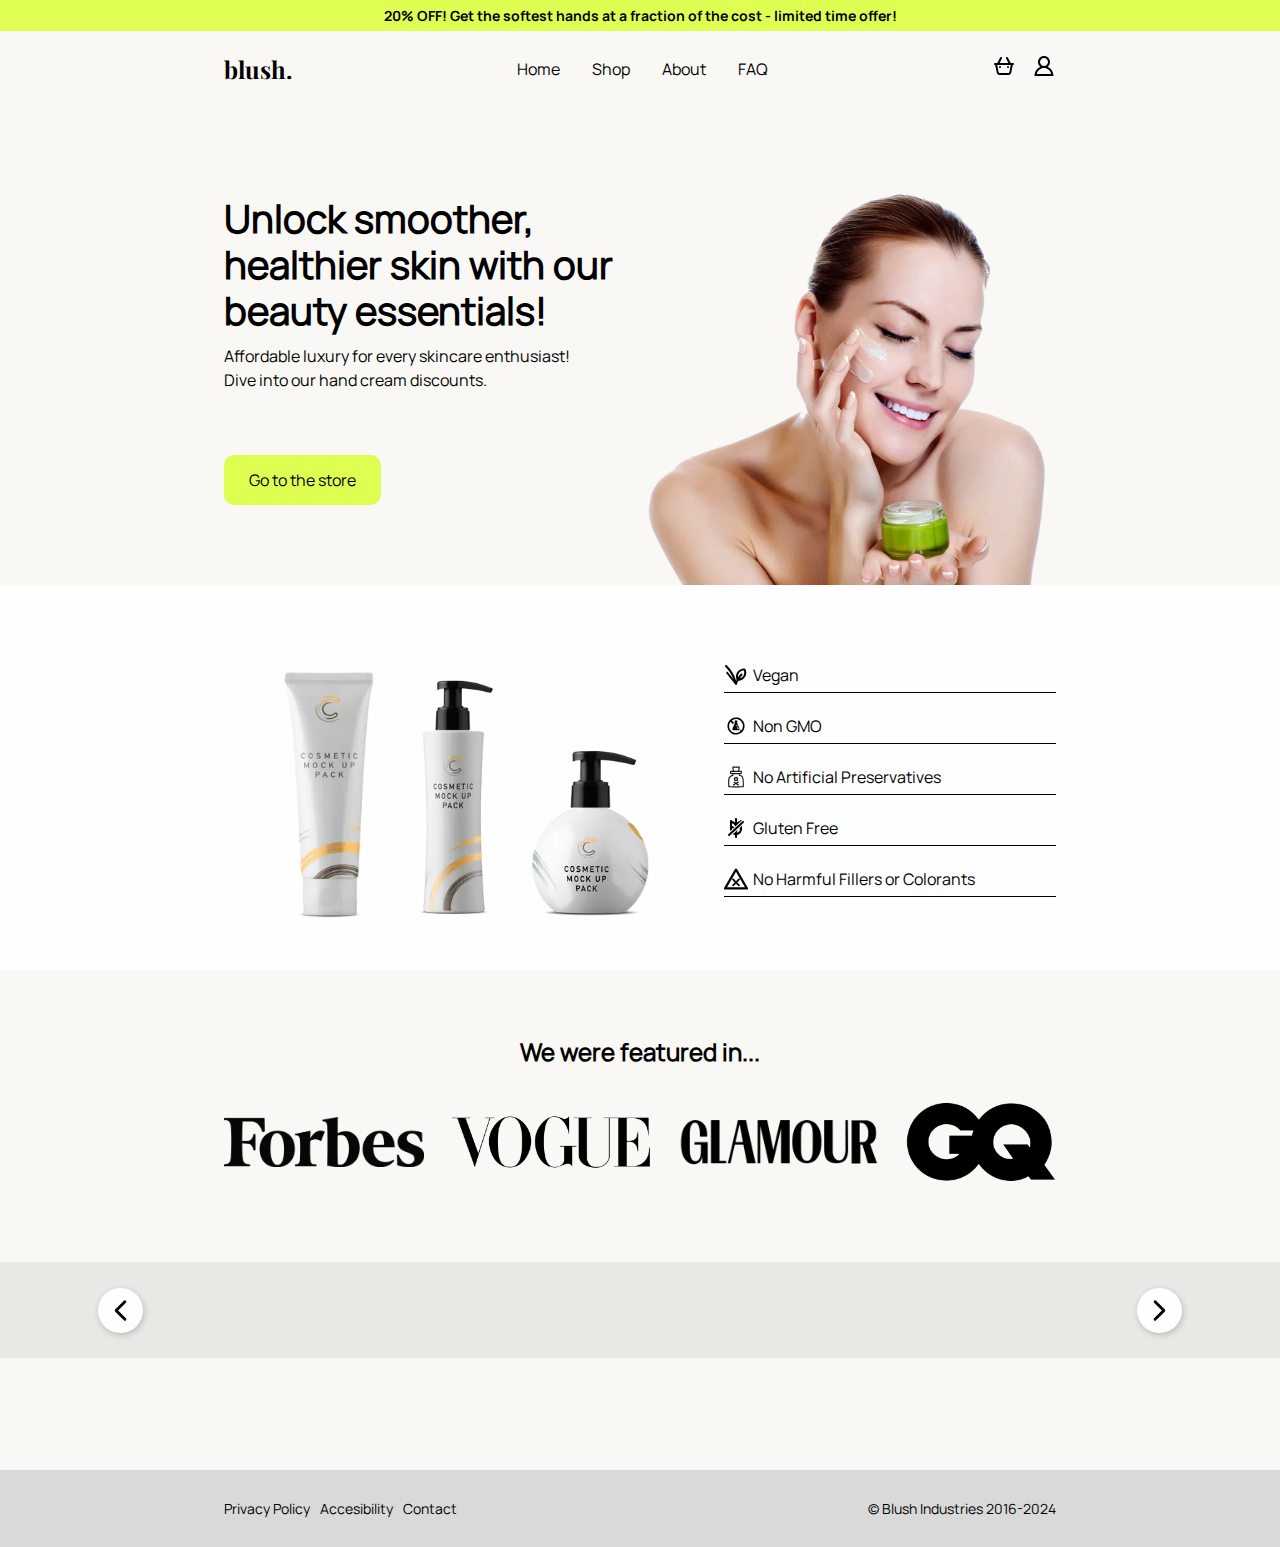
==== index.html @ ef348c1c "first commit" ====
<!DOCTYPE html>
<html lang="en">
  <head>
    <meta charset="UTF-8" />
    <meta name="viewport" content="width=device-width, initial-scale=1.0" />
    <meta
      name="description"
      content="Discover your beauty essentials at our online store! Explore a curated selection of skincare, makeup, and haircare products. "
    />
    <link rel="icon" type="image/x-icon" href="assets/svg/favicon.svg" />
    <link rel="stylesheet" type="text/css" href="styles/index.css" />
    <script src="/scripts/index.js" type="module"></script>
    <script src="/scripts/mobileMenu.js" type="module"></script>
    <title>Blush | Skincare products</title>
  </head>

  <body>
    <div class="discount">20% OFF! Get the softest hands at a fraction of the cost - limited time offer!</div>
    <!-- ------------- Navigation ------------- -->
    <nav id="menu">
      <span class="logo">blush.</span>

      <!-- ------ Mobile Menu ------- -->
      <button role="button" class="menu__mobile--icon" id="hamburger">
        <svg color="currentColor" viewBox="0 0 100 50" width="40" height="40">
          <rect width="70" height="10"></rect>
          <rect y="20" width="70" height="10"></rect>
          <rect y="40" width="70" height="10"></rect>
        </svg>
      </button>
      <ul class="menu__mobile">
        <li>
          <a href="index.html">Home</a>
        </li>
        <li>
          <a href="shop.html">Shop</a>
        </li>
        <li>
          <a href="#">About</a>
        </li>
        <li>
          <a href="#">FAQ</a>
        </li>
        <li>
          <a href="#">Cart</a>
        </li>
        <li>
          <a href="#">Account</a>
        </li>
      </ul>

      <!-- ------ Desktop Menu ------- -->
      <ul class="menu__desktop">
        <li>
          <a href="index.html">Home</a>
        </li>
        <li>
          <a href="shop.html">Shop</a>
        </li>
        <li>
          <a href="#">About</a>
        </li>
        <li>
          <a href="#">FAQ</a>
        </li>
      </ul>
      <ul class="account">
        <li>
          <a href="/">
            <img src="assets/svg/basket-shopping.svg" alt="shopping cart icon" height="24" />
          </a>
        </li>
        <li>
          <a href="">
            <img src="assets/svg/account-svg.svg" alt="user profile icon" height="24" />
          </a>
        </li>
      </ul>
    </nav>
    <!-- ------- Body/content area 1 (main hero section, slogan and CTA button) -------- -->
    <section class="hero">
      <div class="hero__content">
        <div class="hero__content--details">
          <h1>Unlock smoother, healthier skin with our beauty essentials!</h1>
          <p>
            Affordable luxury for every skincare enthusiast! <br />
            Dive into our hand cream discounts.
          </p>
        </div>
        <a href="shop.html" class="btn btn--link btn__accent" role="button"> Go to the store</a>
      </div>
      <img src="assets/images//editorial/beautyskin.webp" alt="natural moisturizing skincare girl image" />
    </section>

    <!-- ------- Body/content area 2 (characteristics of our brand) -------- -->
    <section class="characteristics">
      <h2 class="mobileonly">Our products are...</h2>
      <div class="characteristics__wrapper">
        <img src="assets//images/editorial/cosmeticpackage.webp" alt="an image of the best blush products" />
        <aside class="characteristics__list">
          <div class="characteristics__list--item">
            <img src="assets/svg/vegan.svg" alt="product is completely vegan attribute logo" width="24" />
            <p>Vegan</p>
          </div>
          <div class="characteristics__list--item">
            <img src="assets/svg/food-no-gmo.svg" alt="product is not genetically modified logo" width="24" />
            <p>Non GMO</p>
          </div>
          <div class="characteristics__list--item">
            <img src="assets/svg/poison.svg" alt="toxic artificial preservatives logo" width="24" />
            <p>No Artificial Preservatives</p>
          </div>
          <div class="characteristics__list--item">
            <img src="assets/svg/gluten-free.svg" alt="gluten free logo" width="24" />
            <p>Gluten Free</p>
          </div>
          <div class="characteristics__list--item">
            <img src="assets/svg/warning-harmful.svg" alt="toxicity logo no colorants" width="24" />
            <p>No Harmful Fillers or Colorants</p>
          </div>
        </aside>
      </div>
    </section>

    <!-- ------- Body/content area 3 (featured in) -------- -->
    <section class="featured">
      <h2>We were featured in...</h2>
      <div class="featured__container">
        <img
          src="/assets//images/brands/forbes.webp"
          alt="1 out of 4 logos of a magazine where blush was featured in"
        />
        <img src="/assets//images/brands/vogue.webp" alt="1 out of 4 logos of a magazine where blush was featured in" />
        <img
          src="/assets//images/brands/glamour.png"
          alt="1 out of 4 logos of a magazine where blush was featured in"
        />
        <img src="/assets//images/brands/gq.png" alt="1 out of 4 logos of a magazine where blush was featured in" />
      </div>
    </section>

    <!-- ------- Body/content area 4 (review cards) -------- -->
    <section class="cards">
      <aside class="cards__navigation">
        <button class="" id="cards__navigation--chevron-left">
          <img src="assets/svg/chevron-left.svg" alt="navigate left chevron icon" />
        </button>
        <button class="" id="cards__navigation--chevron-right">
          <img src="assets/svg/chevron-right.svg" alt="navigate right chevron icon" />
        </button>
      </aside>
      <div class="cards__wrapper">
        <!-- <article class="card">
          <p>I've tried many beauty products, but none compare to blush Vintago SPF-50. Highly recommended!</p>
          <div class="card__reviewer">
            <div>
              <p>Jamie Hammock</p>
              <span>blush. Vintago SPF-50</span>
            </div>
            <img src="assets/images/reviewers/person1.webp" alt="image of a girl with wavy hair" />
          </div>
        </article> -->
      </div>
    </section>

    <!-- ------- Footer -------- -->
    <footer>
      <div>
        <ul>
          <li>
            <a href="#">Privacy Policy</a>
          </li>
          <li>
            <a href="#">Accesibility</a>
          </li>
          <li>
            <a href="#">Contact</a>
          </li>
        </ul>
        <p>&#169; Blush Industries 2016-2024</p>
      </div>
    </footer>
  </body>
</html>
---- styles/index.css ----
@import url("/styles/base.css");

/* ------------------ Hero section ------------------- */
.btn {
  border: 0;
  outline: none;
  display: flex;
  justify-content: center;
  border-radius: 10px;
  font-size: 1rem;
  background: none;
  width: fit-content;
}

.btn--link {
  text-decoration: none;
  color: black;
}

.btn__accent {
  background-color: var(--lime);
  border: 1px solid transparent;
  padding: 12px 24px;
  animation: 1s ease-out 0s 1 revealSection;
}
.btn__accent:hover {
  background-color: var(--lime-light);
  transition: background-color 250ms, border 300ms;
  border: 1px solid rgba(0, 0, 0, 0.5);
}

.hero {
  display: flex;
  align-items: flex-end;
  justify-content: space-between;
  width: 65%;
  padding-top: 5em;
  margin: 0 auto;
}
.hero > img {
  width: 50%;
}

.hero__content {
  display: flex;
  flex-direction: column;
  gap: 7vh;
  margin-bottom: 5rem;
}

.hero__content--details > h1 {
  font-size: 3vw;
  line-height: 1.2em;
  margin-bottom: 0.25em;
}

.hero__content--details {
  animation: 1s ease-out 0s 1 slideInLeft;
}

/* --------- Media Queries for Hero --------  */
@media screen and (max-width: 1200px) {
  .hero {
    flex-direction: column;
    width: 90%;
    justify-content: center;
  }

  .hero > img {
    margin: 0 auto;
  }

  .hero__content {
    text-align: center;
    gap: 4rem;
  }

  .hero__content--details > h1 {
    font-size: 2.5rem;
  }

  .btn {
    margin: 0 auto;
  }
}

@media screen and (max-width: 768px) {
  .hero > img {
    display: none;
  }
}

/* ------------------ Characteristics section ------------------- */
.characteristics {
  display: flex;
  justify-content: center;
  align-items: center;
  padding: 4vh 0;
  background-color: var(--secondary);
}

.characteristics__wrapper {
  display: flex;
  align-items: center;
  justify-content: space-between;
  width: 65%;
}
.characteristics__wrapper > img {
  display: flex;
  max-width: 500px;
  width: 100%;
  flex-basis: 50%;
  height: auto;
}

.characteristics__list {
  display: flex;
  flex-direction: column;
  align-items: flex-start;
  gap: 1em;
  flex-basis: 50%;
}

.characteristics__list--item {
  display: flex;
  gap: 5px;
  width: 100%;
  border-bottom: 1px solid black;
}
.characteristics__list--item > p {
  font-size: 1rem;
  margin: 5px 0;
}

/* --------- Media Queries for Characteristics --------  */
@media screen and (max-width: 1200px) {
  .characteristics__wrapper {
    flex-basis: 90%;
  }
}

@media screen and (max-width: 768px) {
  .characteristics {
    flex-direction: column;
  }

  .characteristics__wrapper {
    flex-direction: column;
    width: 100%;
  }

  .characteristics__list {
    width: 80%;
    margin: 1em 0;
  }

  .characteristics__list--item {
    width: 100%;
  }

  .mobileonly {
    display: block;
  }
}

/* ------------------ Featured section ------------------- */
.featured {
  display: flex;
  flex-direction: column;
  align-items: center;
  justify-content: center;
  background-color: var(--main);
  margin: 0 auto;
  width: 65%;
  padding: 4em 0 1em 0;
}

.featured img {
  width: 200px;
  margin: 1em 0;
}

.featured img:last-child {
  width: 150px;
}

.featured__container {
  display: flex;
  justify-content: space-between;
  align-items: center;
  flex-wrap: wrap;
  gap: 10px;
  width: 100%;
}

/* --------- Media Queries for Featured --------  */
@media screen and (max-width: 1200px) {
  .featured__container {
    justify-content: space-evenly;
    gap: 20px;
  }
  .featured {
    width: 90%;
  }
  .featured img {
    width: 180px;
  }
  .featured img:last-child {
    width: 130px;
  }
}

@media screen and (max-width: 768px) {
  .featured img {
    width: 150px;
  }
  .featured img:last-child {
    width: 100px;
  }
  .featured > h2 {
    margin-bottom: 1em;
  }
}

/* ------------------ Card/reviews section ------------------- */
.cards {
  display: flex;
  position: relative;
  justify-content: center;
  align-items: center;
  background-color: var(--tertiary);
  margin: 2em 0 7em 0;
}

.cards__wrapper {
  display: flex;
  max-width: 1050px;
  margin: 3em 0;
  border-radius: 10px;
  overflow: hidden;
  scroll-behavior: smooth;
}

.card {
  display: flex;
  flex-direction: column;
  justify-content: space-between;
  min-width: 350px;
  background: white;
  padding: 2em 2em 1.5em 2em;
  border-radius: 10px;
  margin-right: 10px;
}

.card:last-child {
  margin-right: 0;
}

.card__reviewer {
  display: flex;
  align-items: center;
  justify-content: flex-end;
  gap: 10px;
  text-align: right;
  margin: 10px 0 0 0;
}

.card__reviewer > div > p {
  font-family: ManropeBold, sans-serif;
  font-size: 14px;
}

.card__reviewer > div > span {
  font-size: 14px;
}

.card__reviewer > img {
  width: 50px;
  border-radius: 5px;
}

.card:nth-child(2n) {
  border-bottom: 7px solid lightskyblue;
}

.card:nth-child(2n-1) {
  border-bottom: 7px solid lightpink;
}

.cards__navigation {
  max-width: 1100px;
  width: 100%;
  position: absolute;
  justify-content: space-between;
  display: flex;
  z-index: 15;
}
.cards__navigation > button {
  background: none;
  outline: none;
  border: none;
}

.cards__navigation > button:active {
  transform: scale(0.9);
}
.cards__navigation > button:disabled {
  opacity: 40%;
}

.cards__navigation img {
  width: 45px;
  background: var(--secondary);
  padding: 5px;
  border-radius: 50%;
  display: flex;
  align-items: center;
  justify-content: center;
  filter: drop-shadow(1px 2px 3px rgba(0, 0, 0, 0.2));
}

/* --------- Media Queries for cards/reviews --------  */
@media screen and (max-width: 1250px) {
  .cards__wrapper {
    width: 700px;
    border-radius: 7px;
  }
  .cards__navigation {
    max-width: 750px;
  }
}

@media screen and (max-width: 768px) {
  .cards__wrapper {
    width: 350px;
  }
  .cards__navigation {
    max-width: 400px;
  }
}
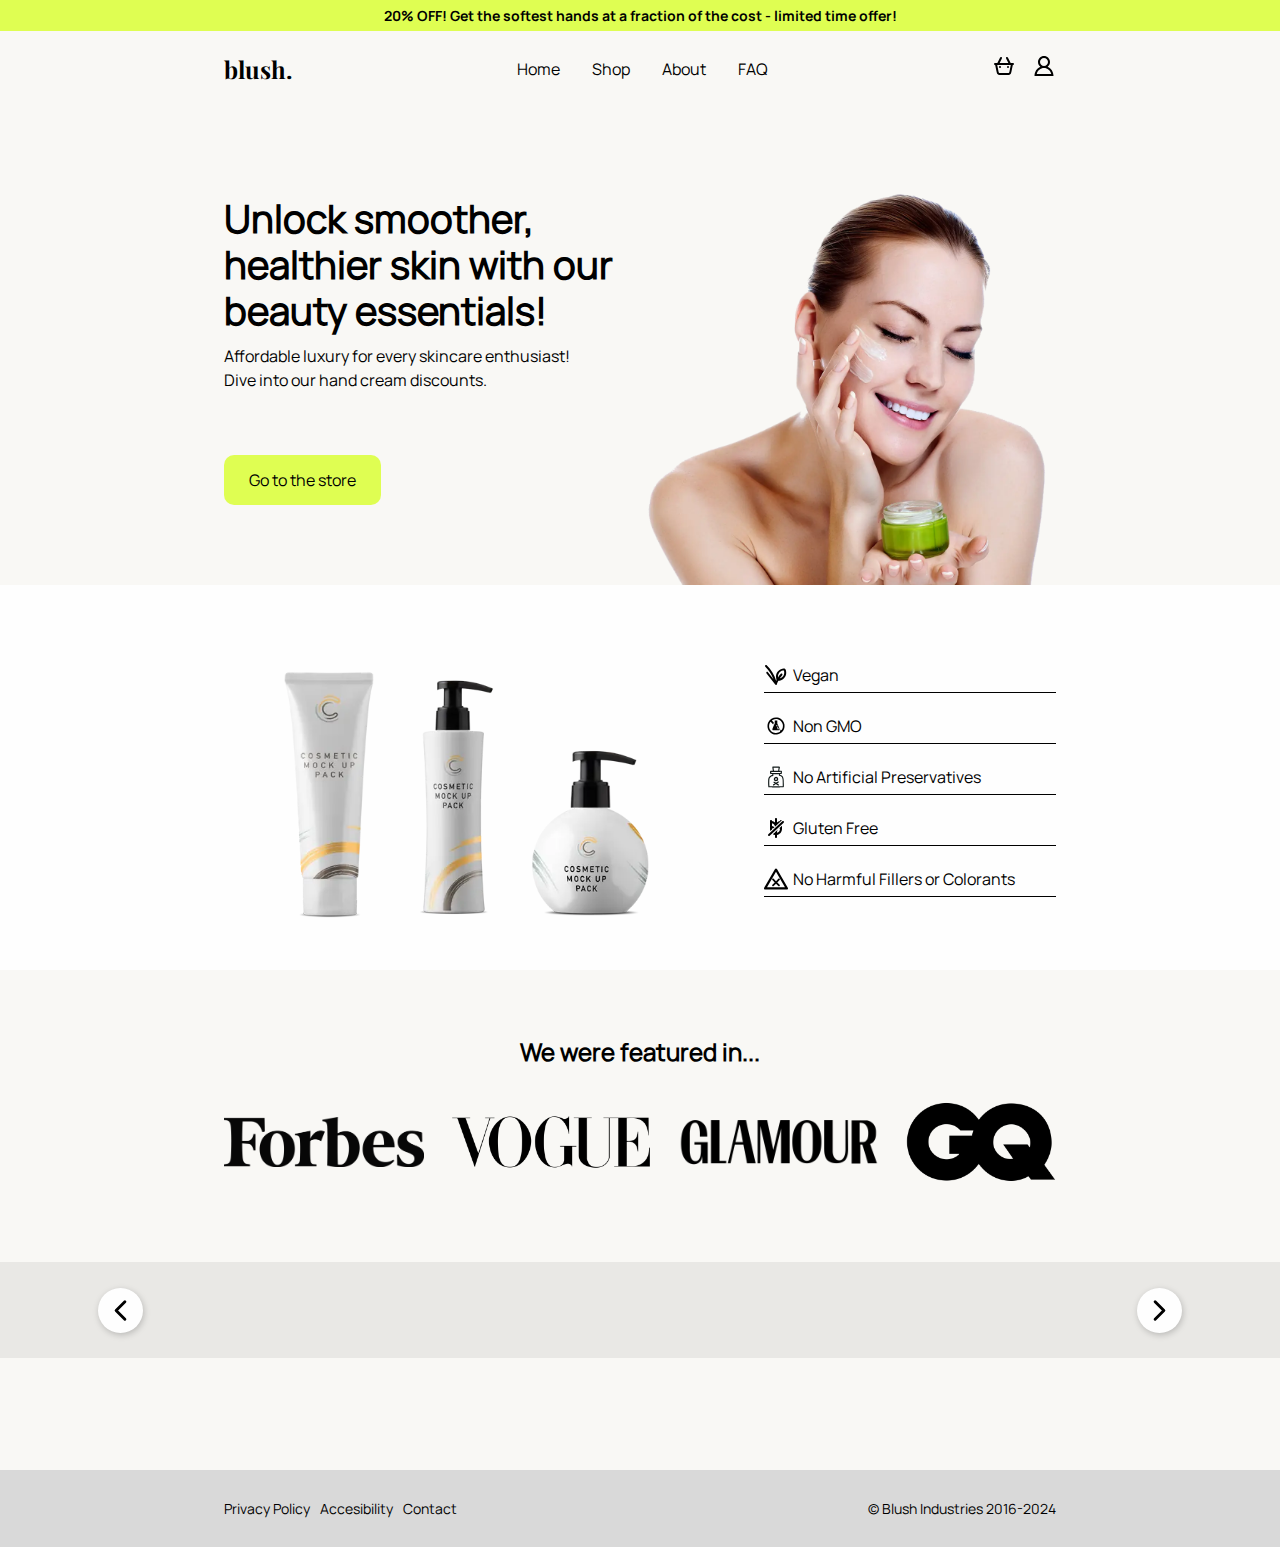
==== commit 40a5273b: "changes" ====
--- a/index.html
+++ b/index.html
@@ -9,8 +9,8 @@
     />
     <link rel="icon" type="image/x-icon" href="assets/svg/favicon.svg" />
     <link rel="stylesheet" type="text/css" href="styles/index.css" />
-    <script src="/scripts/index.js" type="module"></script>
-    <script src="/scripts/mobileMenu.js" type="module"></script>
+    <script src="scripts/index.js" type="module"></script>
+    <script src="scripts/mobileMenu.js" type="module"></script>
     <title>Blush | Skincare products</title>
   </head>
 
@@ -97,28 +97,28 @@
       <h2 class="mobileonly">Our products are...</h2>
       <div class="characteristics__wrapper">
         <img src="assets//images/editorial/cosmeticpackage.webp" alt="an image of the best blush products" />
-        <aside class="characteristics__list">
-          <div class="characteristics__list--item">
+        <ul class="characteristics__list">
+          <li class="characteristics__list--item">
             <img src="assets/svg/vegan.svg" alt="product is completely vegan attribute logo" width="24" />
             <p>Vegan</p>
-          </div>
-          <div class="characteristics__list--item">
+          </li>
+          <li class="characteristics__list--item">
             <img src="assets/svg/food-no-gmo.svg" alt="product is not genetically modified logo" width="24" />
             <p>Non GMO</p>
-          </div>
-          <div class="characteristics__list--item">
+          </li>
+          <li class="characteristics__list--item">
             <img src="assets/svg/poison.svg" alt="toxic artificial preservatives logo" width="24" />
             <p>No Artificial Preservatives</p>
-          </div>
-          <div class="characteristics__list--item">
+          </li>
+          <li class="characteristics__list--item">
             <img src="assets/svg/gluten-free.svg" alt="gluten free logo" width="24" />
             <p>Gluten Free</p>
-          </div>
-          <div class="characteristics__list--item">
+          </li>
+          <li class="characteristics__list--item">
             <img src="assets/svg/warning-harmful.svg" alt="toxicity logo no colorants" width="24" />
             <p>No Harmful Fillers or Colorants</p>
-          </div>
-        </aside>
+          </li>
+        </ul>
       </div>
     </section>
 
--- a/styles/index.css
+++ b/styles/index.css
@@ -119,6 +119,7 @@
   align-items: flex-start;
   gap: 1em;
   flex-basis: 50%;
+  list-style: none;
 }
 
 .characteristics__list--item {
